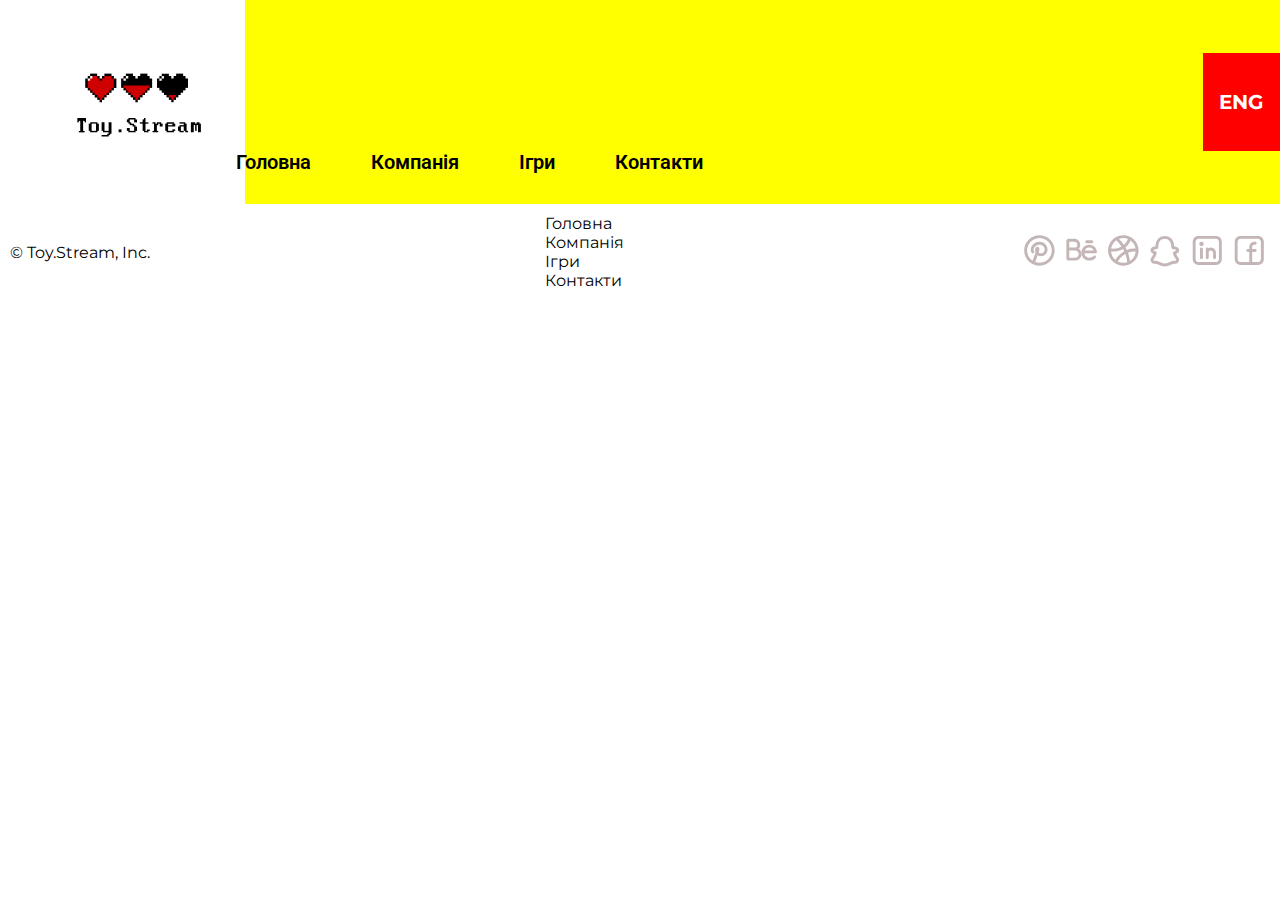
==== pages/about.html @ 23e85e52 "Update" ====
<!DOCTYPE html>
<html lang="en">
<head>
    <meta charset="UTF-8">
    <meta name="viewport" content="width=device-width, initial-scale=1.0">
    <title>Toys.Stream</title>
<link rel="preconnect" href="https://fonts.googleapis.com" />
    <link rel="preconnect" href="https://fonts.gstatic.com" crossorigin />
    <link
      href="https://fonts.googleapis.com/css2?family=Montserrat:ital,wght@0,100..900;1,100..900&display=swap"
      rel="stylesheet"
    />
    <link
      href="https://fonts.googleapis.com/css2?family=Roboto:ital,wght@0,100;0,300;0,400;0,500;0,700;0,900;1,100;1,300;1,400;1,500;1,700;1,900&display=swap"
      rel="stylesheet"
    />
    <link rel="stylesheet" href="./../style.css">
    <link rel="stylesheet" href="./../assets/css/header.css">
    <link rel="stylesheet" href="./../assets/css/footer.css">
</head>
<body>
    <div class="wrapper">
 <header class="header">
    <div class="burger"></div>
    <a href="#" class="logo"><img src="./../assets/images/logo.png" alt="logo"></a>
    <ul class="menu">
        <li><a href="./../index.html">Головна</a></li>
        <li><a href="#">Компанія</a></li>
        <li><a href="./games.html">Ігри</a></li>
        <li><a href="./contact.html">Контакти</a></li>
    </ul>
    <div class="lang">eng</div>
 </header>
    </div>
    <footer class="footer">
      <p>&copy Toy.Stream, Inc.</p>
      <ul class="footer-menu">
        <li><a href="">Головна</a></li>
        <li><a href="">Компанія</a></li>
        <li><a href="">Ігри</a></li>
        <li><a href="">Контакти</a></li>
    </ul>
      <ul class="footer-social">
        <li><a href=""><img src="./../assets/icons/Pintrest.svg" alt=""></a></li>
        <li><a href=""><img src="./../assets/icons/Behance.svg" alt=""></a></li>
        <li><a href=""><img src="./../assets/icons/Dribbble.svg" alt=""></a></li>
        <li><a href=""><img src="./../assets/icons/Snapchat.svg" alt=""></a></li>
        <li><a href=""><img src="./../assets/icons/Linkedin.svg" alt=""></a></li>
        <li><a href=""><img src="./../assets/icons/Facebook.svg" alt=""></a></li>
      </ul>
    </footer>
</body>
</html>
---- style.css ----
*{
    box-sizing: border-box;
  }
  
  body{
    margin: 0;
    font-family: Montserrat, sans-serif;
  }
  a{
    color: inherit;
    text-decoration: none;
  }
  ul{
    list-style: none;
    margin: 0;
    padding: 0;
  }
  h1, h2{
    font-family: Roboto, sans-serif;
  }
  
  .wrapper{
    background-image: linear-gradient(90deg ,white 70px, yellow 70px);
  }
  
  
  
  
  @media screen and (min-width: 1200px){
    .wrapper{
      background-image: linear-gradient(90deg ,white 245px, yellow 70px);
    }
  }
---- assets/css/header.css ----
.header{
    display: flex;
    justify-content: space-between;
    align-items: center;
    padding-left: 15px;
}
.burger{
    width: 34px;
    height: 29px;
    background-image: url(./../assets/icons/menu-open.png);
    background-repeat: no-repeat;
}
.logo{
    display: block;
    width: 135px;
    height: 75px;
    background-image: url(./assets/images/logo.png);
    background-repeat: no-repeat;
}
.lang{
    width: 98px;
    height: 98px;
    background-color: red;
    color:white;
    text-align: center;
    text-transform: uppercase;
    font-weight:bold;
    font-size: 20px;
    line-height:98px;
   
    .burger,
    .logo,
    .lang{
        position: relative;
        z-index: 999;
    }
}
.menu{
    display: none;
    /* display: flex; */
    flex-direction: column;
    list-style: none;
    background-color:#ffffff99;
    position: fixed;
    top:0;
    left:0;
width: 100%;
height: 100%;
margin: 0;
}
@media screen and (min-width: 768px){
.logo{
    margin-right: auto;
    margin-left:56px ;

}
}
@media screen and (min-width: 1200px){
    .burger{
        display: none;
    }
    .menu{
        display: flex; 
        flex-direction: row;
        list-style: none;
        color:black;
        margin-right:60px ;
        position: static;
        background-color:transparent;
        width: 100%;
        height: 100%;
        margin: 0;
padding-top: 120px;
    }
    .menu a{
        display: inline-block;
padding:30px ;
text-transform: none;
font-weight: 600;
font-size: 20px;
font-family:Roboto, sans-serif;

    }
    .burger:hover{
        background-image:url(./../assets/icons/menu-close.png);
    }
    .burger:hover~.menu{
    display: flex;
}
    .active{
        color:red;
    }
    
    }
---- assets/css/footer.css ----
.footer{
    display: flex;
    justify-content:space-between;
    align-items:center;
    padding: 10px;
    
}
.footer-social{
    list-style-type: none;
    display: flex;
    
    

}
.footer-menu{
    list-style: none; 
    
    
    

}
.footer-social a{
    padding: 3px;
    
    

}
.footer-menu a{
    padding: 10px;
    

}
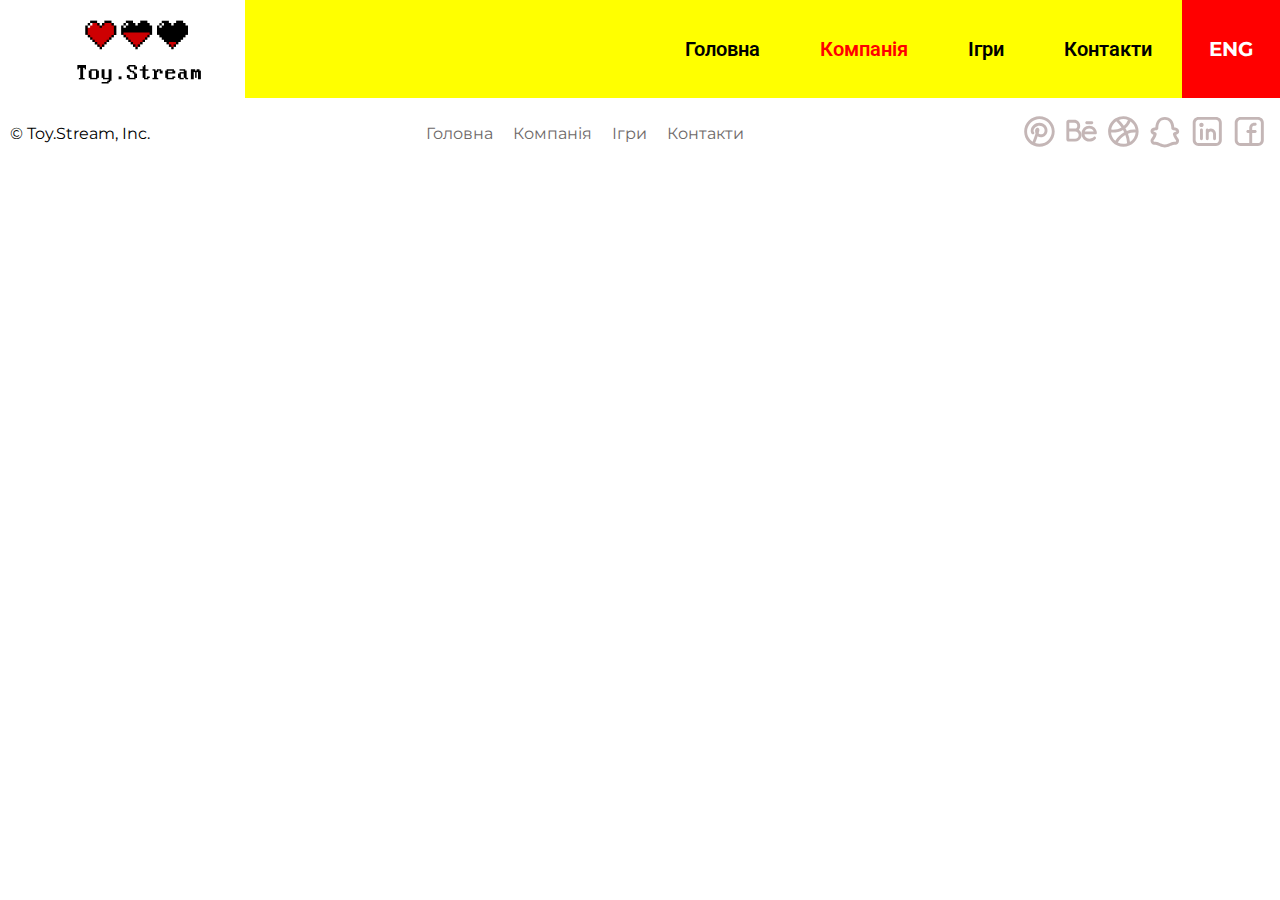
==== commit 58718866: "Update" ====
--- a/pages/about.html
+++ b/pages/about.html
@@ -25,7 +25,7 @@
     <a href="#" class="logo"><img src="./../assets/images/logo.png" alt="logo"></a>
     <ul class="menu">
         <li><a href="./../index.html">Головна</a></li>
-        <li><a href="#">Компанія</a></li>
+        <li class="active"><a href="#">Компанія</a></li>
         <li><a href="./games.html">Ігри</a></li>
         <li><a href="./contact.html">Контакти</a></li>
     </ul>
--- a/style.css
+++ b/style.css
@@ -5,6 +5,7 @@
   body{
     margin: 0;
     font-family: Montserrat, sans-serif;
+    
   }
   a{
     color: inherit;
--- a/assets/css/header.css
+++ b/assets/css/header.css
@@ -28,14 +28,16 @@
     font-size: 20px;
     line-height:98px;
    
-    .burger,
+   
+}
+ .burger,
     .logo,
     .lang{
         position: relative;
         z-index: 999;
     }
-}
 .menu{
+    
     display: none;
     /* display: flex; */
     flex-direction: column;
@@ -67,10 +69,10 @@
         margin-right:60px ;
         position: static;
         background-color:transparent;
-        width: 100%;
-        height: 100%;
+        width: auto;
+        height: auto;
         margin: 0;
-padding-top: 120px;
+padding-top: 0;
     }
     .menu a{
         display: inline-block;
--- a/assets/css/footer.css
+++ b/assets/css/footer.css
@@ -14,7 +14,8 @@
 }
 .footer-menu{
     list-style: none; 
-    
+    color:rgb(109, 104, 104);
+    display: none;
     
     
 
@@ -31,3 +32,8 @@
 
 }
 
+@media screen and (min-width:768px){
+    .footer-menu{
+        display: flex;
+    }
+}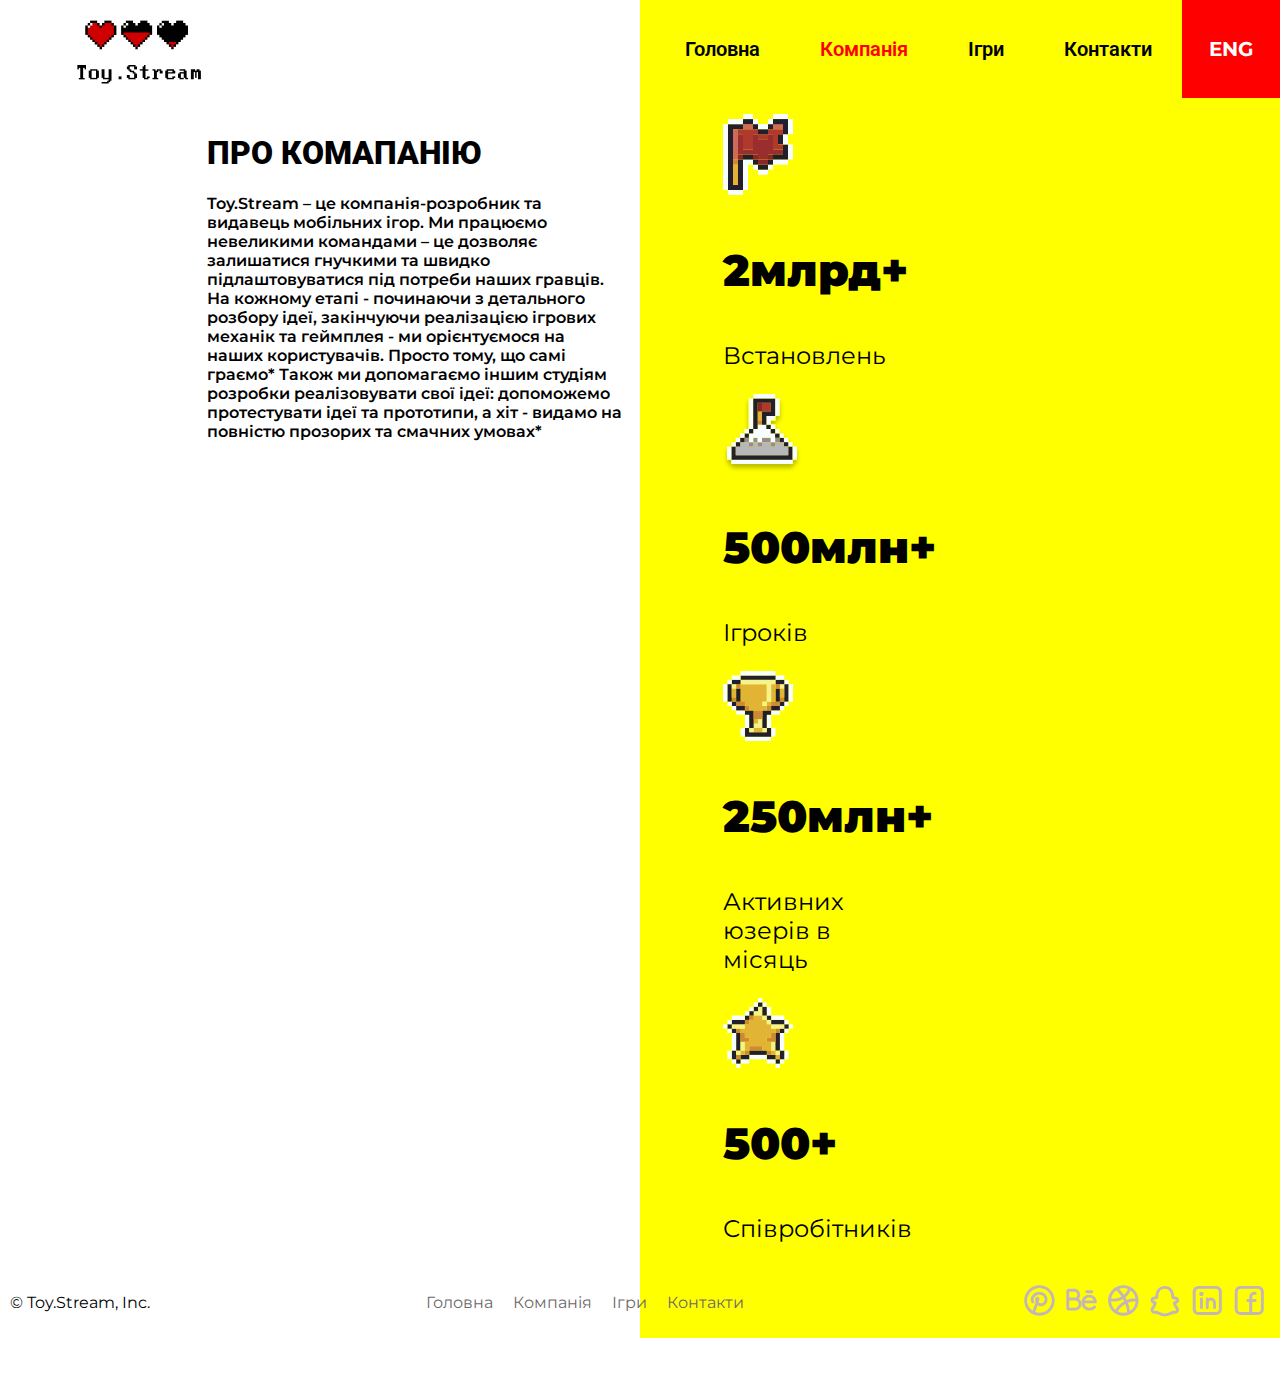
==== commit 70163cb3: "Update" ====
--- a/pages/about.html
+++ b/pages/about.html
@@ -17,6 +17,7 @@
     <link rel="stylesheet" href="./../style.css">
     <link rel="stylesheet" href="./../assets/css/header.css">
     <link rel="stylesheet" href="./../assets/css/footer.css">
+    <link rel="stylesheet" href="./../assets/css/about.css">
 </head>
 <body>
     <div class="wrapper">
@@ -31,7 +32,61 @@
     </ul>
     <div class="lang">eng</div>
  </header>
-    </div>
+ <section class="about-company">
+<article class="about-article">
+  <h1 class="title">ПРО Комапанію</h1>
+  <p>Toy.Stream – це компанія-розробник та видавець мобільних ігор.
+    Ми працюємо невеликими командами – це дозволяє залишатися гнучкими та швидко підлаштовуватися під потреби наших гравців. На кожному етапі - починаючи з детального
+    розбору ідеї, закінчуючи реалізацією ігрових механік та геймплея - ми орієнтуємося
+    на наших користувачів. Просто тому, що самі граємо*
+    
+    Також ми допомагаємо іншим студіям розробки реалізовувати свої ідеї: допоможемо протестувати ідеї та прототипи, 
+    а хіт - видамо на повністю прозорих та смачних умовах*</p>
+</article>
+<div class="achives">
+<figure class="achive">
+  <picture>
+    <source srcset="./../assets/images/flag-max.svg" media="(min-width:768px)">
+    <img src="./../assets/images/flag-min.svg" alt="flag">
+  </picture>
+  <figcaption>
+    <h3>2млрд+</h3>
+    <p>Встановлень</p>
+  </figcaption>
+</figure>
+<figure class="achive">
+  <picture>
+    <source srcset="./../assets/images/max-mount.svg" media="(min-width:768px)">
+    <img src="./../assets/images/min-mount.svg" alt="mountain">
+  </picture>
+  <figcaption>
+    <h3>500млн+</h3>
+    <p>Ігроків</p>
+  </figcaption>
+</figure>
+<figure class="achive">
+  <picture>
+    <source srcset="./../assets/images/max-kubok.svg" media="(min-width:768px)">
+    <img src="./../assets/images/min-kubok.svg" alt="kubok">
+  </picture>
+  <figcaption>
+    <h3>250млн+</h3>
+    <p>Активних юзерів в місяць</p>
+  </figcaption>
+</figure>
+<figure class="achive">
+  <picture>
+    <source srcset="./../assets/images/max-star.svg" media="(min-width:768px)">
+    <img src="./../assets/images/min-star.svg" alt="kubok">
+  </picture>
+  <figcaption>
+    <h3>500+</h3>
+    <p>Співробітників</p>
+  </figcaption>
+</figure>
+
+
+    </section>
     <footer class="footer">
       <p>&copy Toy.Stream, Inc.</p>
       <ul class="footer-menu">
--- a/assets/css/about.css
+++ b/assets/css/about.css
@@ -0,0 +1,68 @@
+body{
+    overflow-x:hidden;
+}
+.about-company{
+    display:flex;
+    flex-direction:column;
+}
+.about-article{
+padding:15px;
+font-size: 16px;
+font-weight:600;
+}
+.title{
+    font-size:32px;
+font-weight:900;
+text-transform:uppercase;
+
+}
+.achievs{
+display:flex;
+flex-wrap:wrap;
+}
+.achievs{
+    display:flex;
+flex-wrap:wrap;
+    
+}
+.achive{
+    width: 30%;
+}
+.achive h3{
+    font-size: 44px;
+font-weight: 900;
+}
+.achive p{
+    font-size: 24px;
+}
+@media screen and (min-width: 1200px){
+    .wrapper{
+        margin-bottom: 50px;
+        background-image:linear-gradient(90deg, white 50%, yellow 50%)
+    }
+    .about-company{
+width:85% ;
+margin-left: 15%;
+flex-direction: row;
+    }
+    .about-article{
+        width: 50%;
+        margin-right: 5%;
+    }
+    .main-social{
+        display: flex;
+        flex-direction: column;
+        position: fixed;
+        left: 56px;
+    }
+}
+
+@media screen and (min-width: 768px){
+    .about-company{
+        width: 70%;
+        
+    }
+    .achive p{
+        font-size: 24px;
+    }
+}
